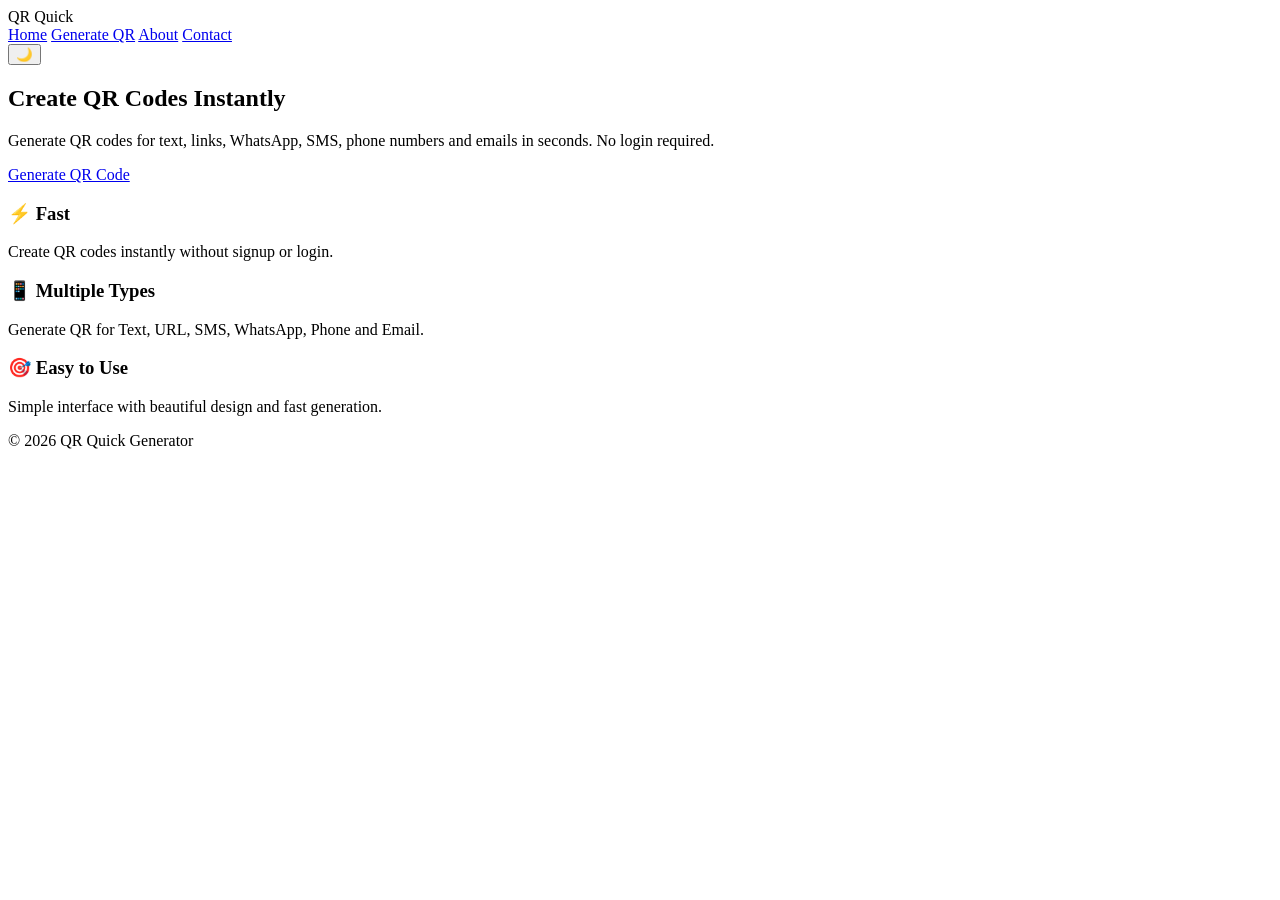
==== index.html @ 25d98dd9 "Add files via upload" ====
<!DOCTYPE html>
<html lang="en">

<head>

<meta charset="UTF-8">
<meta name="viewport" content="width=device-width, initial-scale=1.0">

<title>QR Quick Generator</title>

<link rel="stylesheet" href="css/style.css">

<link href="https://fonts.googleapis.com/css2?family=Poppins:wght@300;400;500;600;700&display=swap" rel="stylesheet">

</head>

<body>

<header class="navbar">

<div class="logo">
QR Quick
</div>

<nav class="nav-links">

<a href="index.html">Home</a>
<a href="generator.html">Generate QR</a>
<a href="about.html">About</a>
<a href="contact.html">Contact</a>

</nav>

<button id="themeToggle">🌙</button>

</header>


<section class="hero">

<div class="hero-content">

<h1>Create QR Codes Instantly</h1>

<p>
Generate QR codes for text, links, WhatsApp, SMS, phone numbers and emails in seconds.
No login required.
</p>

<a href="generator.html" class="generate-btn">
Generate QR Code
</a>

</div>

</section>


<section class="features">

<div class="feature-card">

<h3>⚡ Fast</h3>

<p>
Create QR codes instantly without signup or login.
</p>

</div>


<div class="feature-card">

<h3>📱 Multiple Types</h3>

<p>
Generate QR for Text, URL, SMS, WhatsApp, Phone and Email.
</p>

</div>


<div class="feature-card">

<h3>🎯 Easy to Use</h3>

<p>
Simple interface with beautiful design and fast generation.
</p>

</div>

</section>


<footer>

<p>© 2026 QR Quick Generator</p>

</footer>

<script src="js/maintenance.js"></script>
<script src="js/ui.js"></script>

</body>

</html>
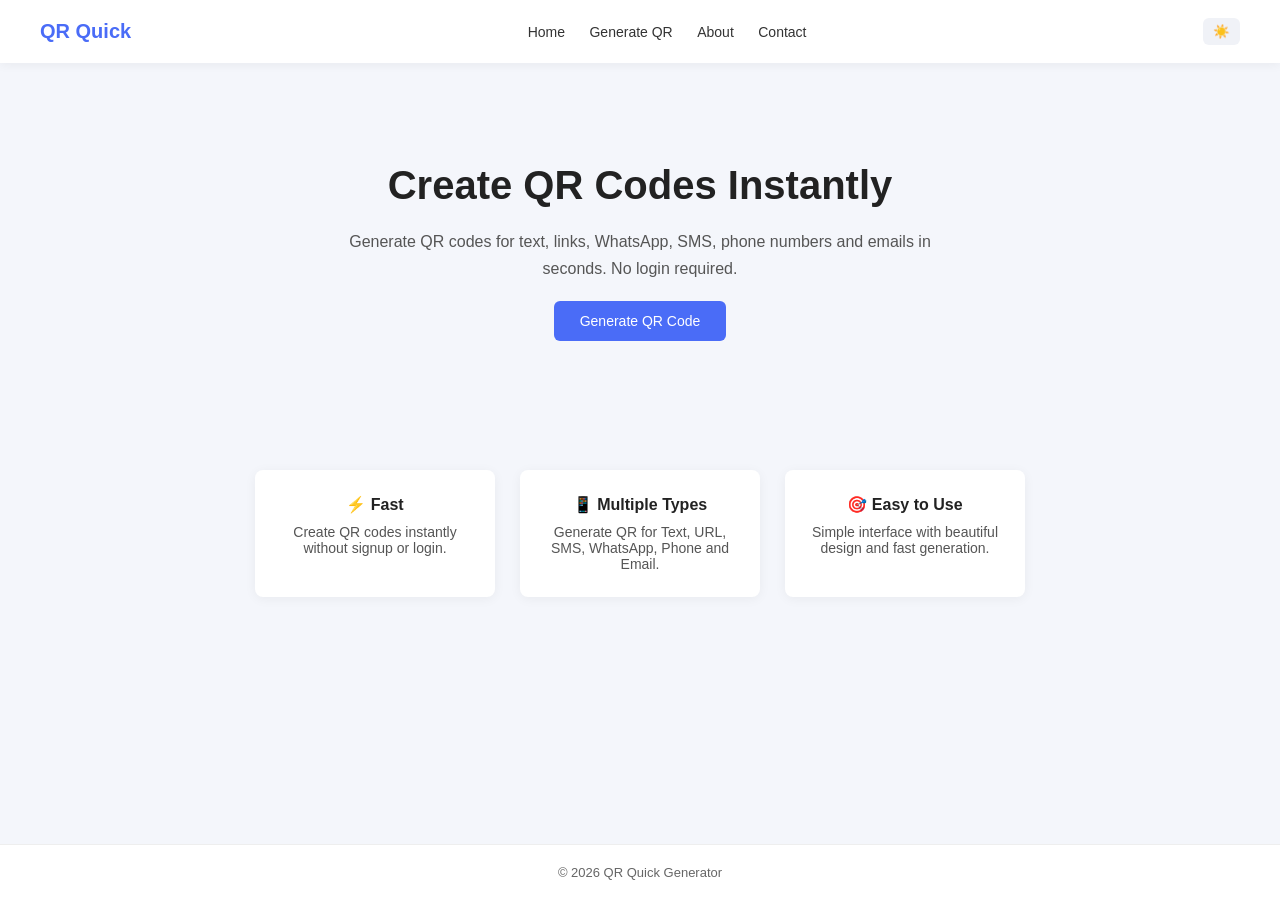
==== commit bbad0fd9: "Add files via upload" ====
--- a/index.html
+++ b/index.html
@@ -4,14 +4,65 @@
 <head>
 
 <meta charset="UTF-8">
+
+<meta name="viewport" content="width=device-width, initial-scale=1.0">
+<!-- Basic SEO -->
+
+<title>Free QR Code Generator Online | Create QR for URL, WhatsApp, UPI, SMS</title>
+
+<meta name="description" content="Generate QR codes instantly for URL, WhatsApp, SMS, Phone, Email and UPI payments. Free online QR Code Generator with download option. No login required.">
+
+<meta name="keywords" content="qr code generator, free qr generator, create qr code online, whatsapp qr generator, upi qr generator, sms qr code, url qr code, qr code maker">
+
+<meta name="author" content="QR Quick Generator">
+
+<meta name="robots" content="index, follow">
+
+<meta name="language" content="English">
+
+<meta name="revisit-after" content="7 days">
+
+
+<!-- Mobile Optimization -->
+
 <meta name="viewport" content="width=device-width, initial-scale=1.0">
 
+
+<!-- Open Graph (Social Sharing) -->
+
+<meta property="og:title" content="Free QR Code Generator Online">
+
+<meta property="og:description" content="Create QR codes for URL, WhatsApp, SMS, Phone, Email and UPI payments instantly.">
+
+<meta property="og:type" content="website">
+
+<meta property="og:url" content="https://qrcdgenerator.in">
+
+<meta property="og:image" content="https://qrcdgenerator.in/assets/qr-preview.png">
+
+
+<!-- Twitter Card -->
+
+<meta name="twitter:card" content="summary_large_image">
+
+<meta name="twitter:title" content="Free QR Code Generator Online">
+
+<meta name="twitter:description" content="Create QR codes instantly for WhatsApp, UPI, URL and more.">
+
+<meta name="twitter:image" content="https://qrcdgenerator.in/assets/qr-preview.png">
+
+
+<!-- Canonical -->
+
+<link rel="canonical" href="https://qrcdgenerator.in">
 <title>QR Quick Generator</title>
 
 <link rel="stylesheet" href="css/style.css">
 
 <link href="https://fonts.googleapis.com/css2?family=Poppins:wght@300;400;500;600;700&display=swap" rel="stylesheet">
+<link rel="icon" type="image/png" sizes="32x32" href="assets/favicon.png">
 
+<link rel="apple-touch-icon" href="assets/favicon.png">
 </head>
 
 <body>
@@ -25,8 +76,11 @@
 <nav class="nav-links">
 
 <a href="index.html">Home</a>
+
 <a href="generator.html">Generate QR</a>
+
 <a href="about.html">About</a>
+
 <a href="contact.html">Contact</a>
 
 </nav>
@@ -99,7 +153,11 @@
 
 </footer>
 
+
+<!-- Scripts -->
+
 <script src="js/maintenance.js"></script>
+
 <script src="js/ui.js"></script>
 
 </body>
--- a/css/style.css
+++ b/css/style.css
@@ -0,0 +1,270 @@
+*{
+margin:0;
+padding:0;
+box-sizing:border-box;
+font-family:'Poppins',sans-serif;
+}
+
+body{
+background:#f4f6fb;
+color:#222;
+min-height:100vh;
+display:flex;
+flex-direction:column;
+}
+
+
+/* NAVBAR */
+
+.navbar{
+display:flex;
+justify-content:space-between;
+align-items:center;
+padding:18px 40px;
+background:white;
+box-shadow:0 2px 10px rgba(0,0,0,0.05);
+}
+
+.logo{
+font-size:20px;
+font-weight:600;
+color:#4a6cf7;
+}
+
+.nav-links a{
+margin-left:20px;
+text-decoration:none;
+color:#333;
+font-size:14px;
+font-weight:500;
+}
+
+.nav-links a:hover{
+color:#4a6cf7;
+}
+
+#themeToggle{
+margin-left:20px;
+border:none;
+background:#f0f2f7;
+padding:6px 10px;
+border-radius:6px;
+cursor:pointer;
+}
+
+
+/* HERO */
+
+.hero{
+padding:100px 20px;
+text-align:center;
+}
+
+.hero h1{
+font-size:40px;
+margin-bottom:20px;
+}
+
+.hero p{
+max-width:600px;
+margin:auto;
+line-height:1.7;
+color:#555;
+margin-bottom:30px;
+}
+
+.generate-btn{
+background:#4a6cf7;
+color:white;
+padding:12px 26px;
+border-radius:6px;
+text-decoration:none;
+font-size:14px;
+font-weight:500;
+}
+
+.generate-btn:hover{
+background:#3f5be0;
+}
+
+
+/* FEATURES */
+
+.features{
+display:flex;
+justify-content:center;
+gap:25px;
+padding:40px 20px;
+flex-wrap:wrap;
+}
+
+.feature-card{
+background:white;
+padding:25px;
+border-radius:8px;
+width:240px;
+text-align:center;
+box-shadow:0 2px 12px rgba(0,0,0,0.05);
+}
+
+.feature-card h3{
+margin-bottom:10px;
+font-size:16px;
+}
+
+.feature-card p{
+font-size:14px;
+color:#555;
+}
+
+
+/* GENERATOR */
+
+.generator-section{
+display:flex;
+flex-direction:column;
+align-items:center;
+padding:50px 20px;
+}
+
+.generator-section h1{
+margin-bottom:25px;
+font-size:32px;
+}
+
+.generator-box{
+background:white;
+padding:30px;
+border-radius:10px;
+box-shadow:0 2px 15px rgba(0,0,0,0.08);
+width:100%;
+max-width:420px;
+display:flex;
+flex-direction:column;
+gap:15px;
+overflow:hidden;
+}
+
+
+/* INPUTS */
+
+.generator-box input,
+.generator-box textarea,
+.generator-box select{
+width:100%;
+padding:12px;
+border:1px solid #ddd;
+border-radius:6px;
+font-size:14px;
+outline:none;
+box-sizing:border-box;
+}
+
+.generator-box textarea{
+min-height:80px;
+resize:none;
+}
+
+.generator-box input:focus,
+.generator-box textarea:focus,
+.generator-box select:focus{
+border-color:#4a6cf7;
+}
+
+
+/* BUTTON */
+
+.generator-box button{
+background:#4a6cf7;
+color:white;
+border:none;
+padding:12px;
+border-radius:6px;
+font-size:14px;
+cursor:pointer;
+transition:0.2s;
+}
+
+.generator-box button:hover{
+background:#3f5be0;
+}
+
+
+/* QR PREVIEW */
+
+#qrPreview{
+display:flex;
+justify-content:center;
+align-items:center;
+padding:15px;
+border:1px dashed #ccc;
+border-radius:6px;
+min-height:100px;
+background:#fafafa;
+}
+
+#qrcode{
+display:flex;
+justify-content:center;
+}
+
+
+/* CONTACT */
+
+#formStatus{
+text-align:center;
+font-size:14px;
+margin-top:5px;
+}
+
+
+/* FOOTER */
+
+footer{
+margin-top:auto;
+text-align:center;
+padding:20px;
+background:white;
+font-size:13px;
+color:#666;
+border-top:1px solid #eee;
+}
+
+
+/* MOBILE */
+
+@media(max-width:768px){
+
+.navbar{
+flex-direction:column;
+gap:10px;
+}
+
+.nav-links{
+display:flex;
+flex-wrap:wrap;
+justify-content:center;
+}
+
+.hero{
+padding:70px 20px;
+}
+
+.hero h1{
+font-size:30px;
+}
+
+.features{
+flex-direction:column;
+align-items:center;
+}
+
+.feature-card{
+width:90%;
+}
+
+.generator-box{
+width:95%;
+}
+
+}
